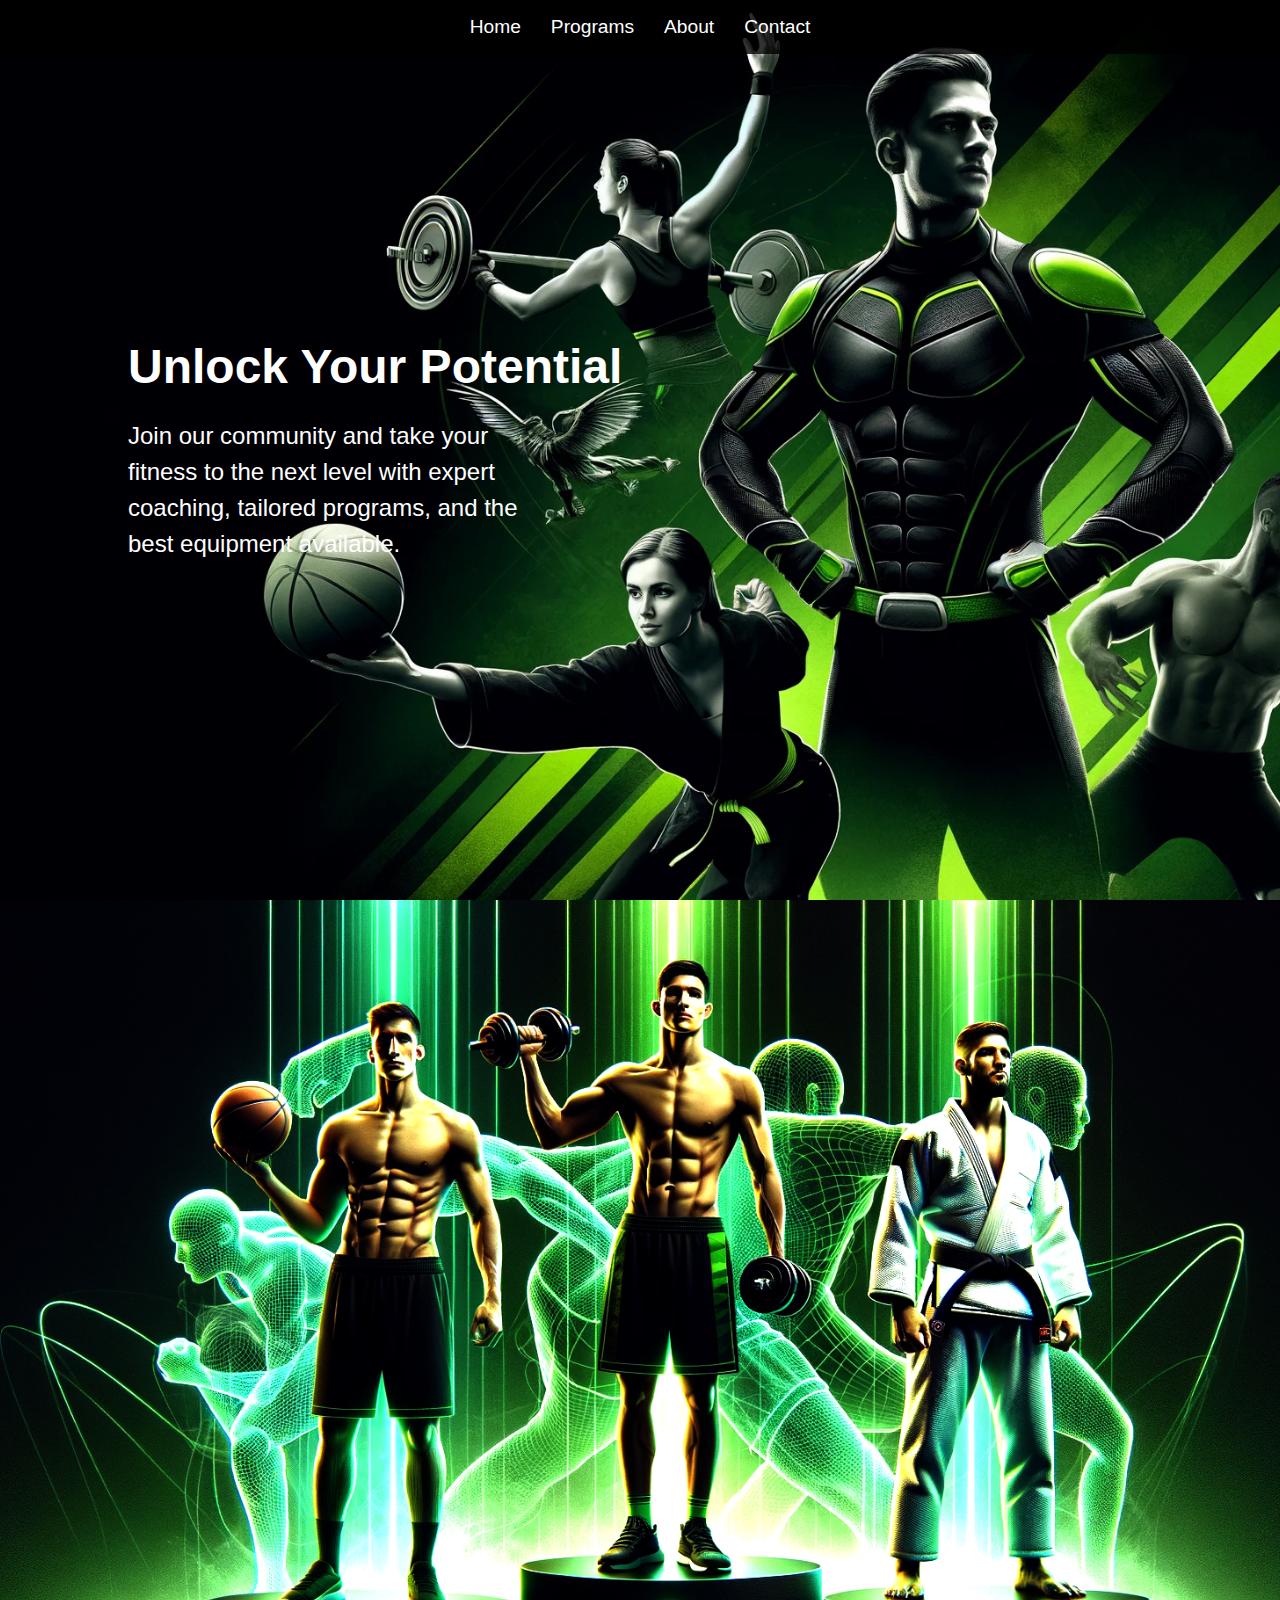
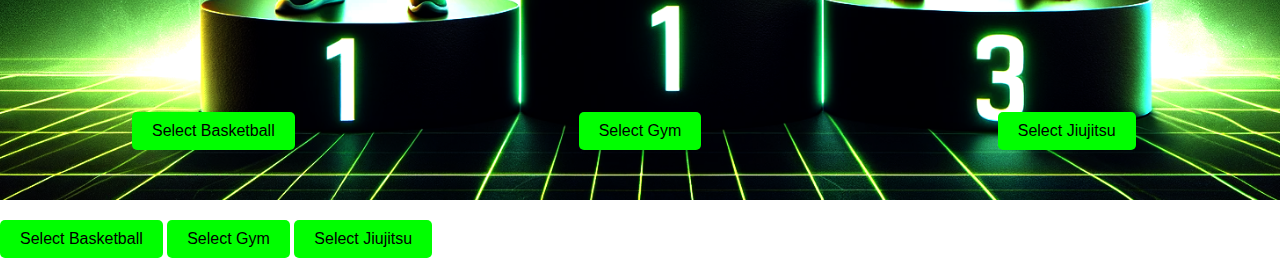
==== VideoProj/index.html @ c682dac4 "Add files via upload" ====
<!DOCTYPE html>
<html lang="en">
<head>
<meta charset="UTF-8">
<meta name="viewport" content="width=device-width, initial-scale=1.0">
<title>Fitness Promotion</title>
<link rel="stylesheet" href="style.css">
<script src="script.js"></script>
</head>
<body>
<section id="home">
  <nav class="navbar">
    <ul class="nav-list">
      <li><a href="#home">Home</a></li>
      <li><a href="#programs">Programs</a></li>
      <li><a href="#about">About</a></li>
      <li><a href="#contact">Contact</a></li>
    </ul>
  </nav>
  <div class="promo-text">
    <h1>Unlock Your Potential</h1>
    <p>Join our community and take your fitness to the next level with expert coaching, tailored programs, and the best equipment available.</p>
  </div>
</section>
<!-- The rest of your page content goes here -->
<section id="athletes">
    <div class="athlete" id="basketball-player">
      <button class="select-button">Select Basketball</button>
    </div>
    <div class="athlete" id="gym-enthusiast">
      <button class="select-button">Select Gym</button>
    </div>
    <div class="athlete" id="jiujitsu-fighter">
      <button class="select-button">Select Jiujitsu</button>
    </div>
  </section>



<!-- Overlay Section -->
<div id="overlay" class="overlay">
    <div class="overlay-content">
      <!-- Close Button -->
      <span class="close-btn" onclick="closeOverlay()">&times;</span>
      <!-- Video Content -->
      <video id="videoPlayer" controls>
        <source src="path_to_your_video.mp4" type="video/mp4">
        Your browser does not support the video tag.
      </video>
    </div>
  </div>
  
  <!-- Buttons to open the overlay -->
  <button class="select-button" onclick="openOverlay()">Select Basketball</button>
  <button class="select-button" onclick="openOverlay()">Select Gym</button>
  <button class="select-button" onclick="openOverlay()">Select Jiujitsu</button>

  
</body>
</html>
---- VideoProj/style.css ----
* {
    margin: 0;
    padding: 0;
    box-sizing: border-box;
  }
  
  body {
    font-family: 'Arial', sans-serif;
  }
  
  #home {
    background-image: url('background.png');
    background-size: cover;
    background-position: center;
    height: 100vh; /* Make the home section cover the full viewport height */
    display: flex;
    flex-direction: column;
    justify-content: space-between;
  }
  
  .navbar {
    background-color: rgba(0, 0, 0, 0.8);
    text-align: center;
    padding: 1em 0;
  }
  
  .nav-list {
    list-style: none;
    display: flex;
    justify-content: center;
  }
  
  .nav-list li {
    margin: 0 15px;
  }
  
  .nav-list a {
    text-decoration: none;
    color: #ffffff;
    font-size: 1.2em;
    transition: color 0.3s ease;
  }
  
  .nav-list a:hover {
    color: #00ff00;
  }
  
  .promo-text {
    position: absolute;
    top: 50%; /* Adjust these to center the text vertically */
    left: 10%;
    transform: translateY(-50%); /* Center the div by its own height */
    color: white;
    text-align: left;
  }
  
  .promo-text h1 {
    font-size: 3em;
    margin-bottom: 0.5em;
  }
  
  .promo-text p {
    font-size: 1.5em;
    max-width: 400px;
    line-height: 1.5;
  }
  



  #athletes {
    background-image: url('sec2.png'); /* Replace with the path to your image */
    background-size: cover;
    background-position: center;
    height: 100vh; /* Full screen height */
    display: flex;
    justify-content: space-around;
    align-items: end; /* Align the buttons at the bottom */
    padding-bottom: 50px; /* Space from the bottom */
  }
  
  .select-button {
    padding: 10px 20px;
    margin-top: 20px; /* Space above the button */
    background-color: #00ff00; /* Neon green background */
    border: none;
    border-radius: 5px;
    color: black;
    font-size: 1em;
    cursor: pointer;
    transition: background-color 0.3s ease;
  }
  
  .select-button:hover {
    background-color: #009900; /* Darker green on hover */
  }
  
  .athlete {
    flex-basis: 33.333%; /* Divide the space evenly */
    text-align: center;
  }















  .overlay {
    display: none; /* Hidden by default */
    position: fixed; /* Stay in place */
    left: 0;
    top: 0;
    width: 100%; /* Full width */
    height: 100%; /* Full height */
    background-color: rgba(0,0,0,0.9); /* Black w/ opacity */
    z-index: 10; /* Ensures the overlay is on top of other content */
  }
  
  /* Overlay content styles */
  
  .overlay-content {
    position: relative;
    top: 50%;
    left: 50%;
    transform: translate(-50%, -50%);
    text-align: center;
    color: white;
  }
  
  /* Close button styles */
  
  .close-btn {
    position: absolute;
    top: 20px;
    right: 40px;
    font-size: 40px;
    cursor: pointer;
  }
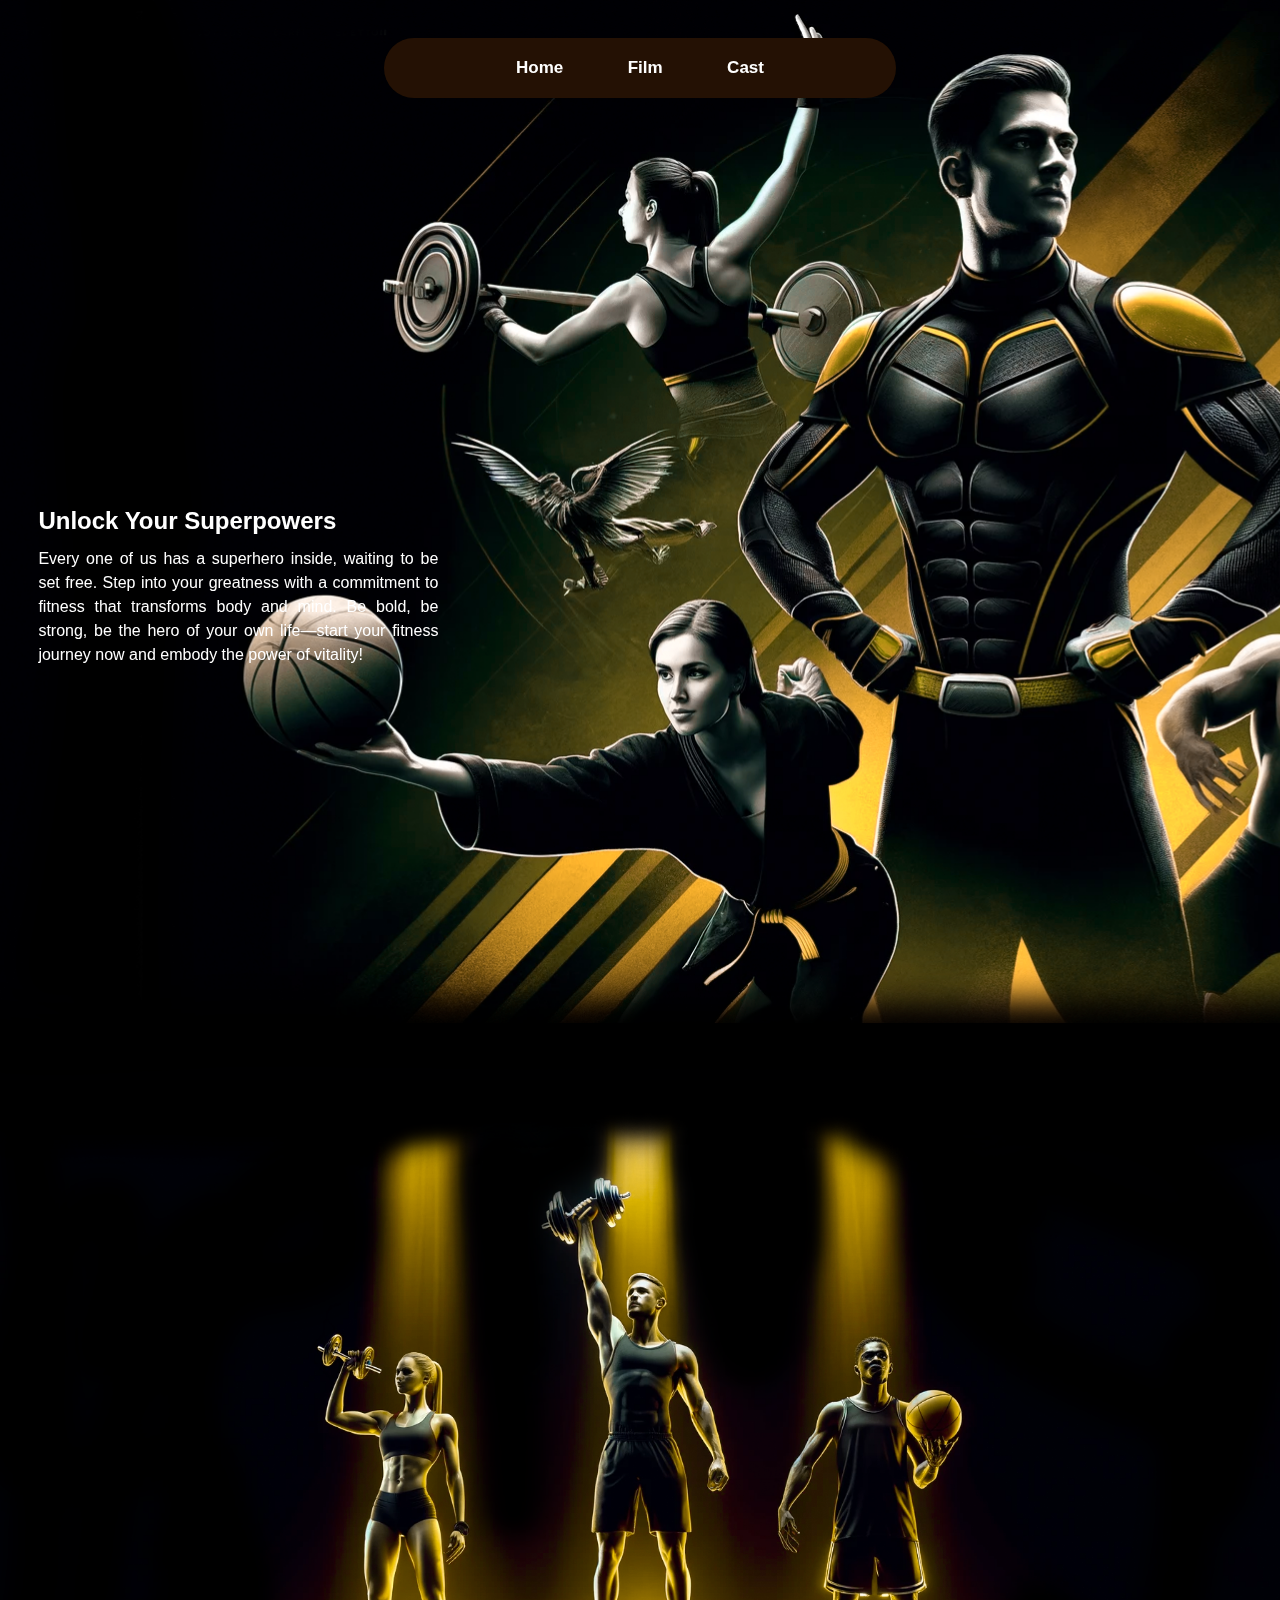
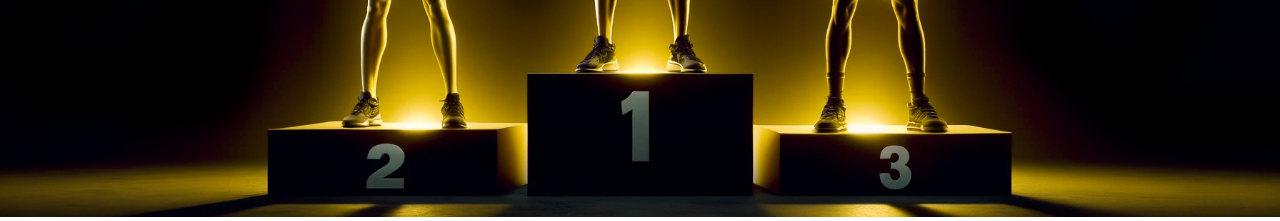
==== commit 0269d6e4: "Add files via upload" ====
--- a/VideoProj/index.html
+++ b/VideoProj/index.html
@@ -8,32 +8,30 @@
 <script src="script.js"></script>
 </head>
 <body>
-<section id="home">
-  <nav class="navbar">
-    <ul class="nav-list">
-      <li><a href="#home">Home</a></li>
-      <li><a href="#programs">Programs</a></li>
-      <li><a href="#about">About</a></li>
-      <li><a href="#contact">Contact</a></li>
+   
+    <section id="home">
+        <!-- navbar -->
+  <div class="navbar">
+    <ul>
+      <li><a class="active" href="index.html#sectionHeader"><i class="fa fa-fw fa-about"></i> Home</a></li>
+      <li><a href="index.html#section1"><i class="fa fa-fw fa-film"></i>Film</a></li>
+      <li><a href="cast.html"><i class="fa fa-fw fa-cast"></i> Cast</a></li>
     </ul>
-  </nav>
+  </div>
   <div class="promo-text">
-    <h1>Unlock Your Potential</h1>
-    <p>Join our community and take your fitness to the next level with expert coaching, tailored programs, and the best equipment available.</p>
+    <iframe src="https://drive.google.com/file/d/13fYe9AJfUefRv89FxlnXNr8Xq3pa9huV/preview" width="500" height="250" allow="autoplay" style="margin-bottom: 20px;" frameBorder="0"></iframe>
+    <h1>Unlock Your Superpowers</h1>
+    <p>Every one of us has a superhero inside, waiting to be set free. Step into your greatness with a commitment to fitness that transforms body and mind. Be bold, be strong, be the hero of your own life—start your fitness journey now and embody the power of vitality!</p>
   </div>
 </section>
 <!-- The rest of your page content goes here -->
-<section id="athletes">
-    <div class="athlete" id="basketball-player">
-      <button class="select-button">Select Basketball</button>
-    </div>
-    <div class="athlete" id="gym-enthusiast">
-      <button class="select-button">Select Gym</button>
-    </div>
-    <div class="athlete" id="jiujitsu-fighter">
-      <button class="select-button">Select Jiujitsu</button>
-    </div>
-  </section>
+<svg xmlns="http://www.w3.org/2000/svg" xmlns:xlink="http://www.w3.org/1999/xlink" width="100%" viewBox="0 0 1792 1032">
+    <image width="1792" height="1032" xlink:href="[data-uri]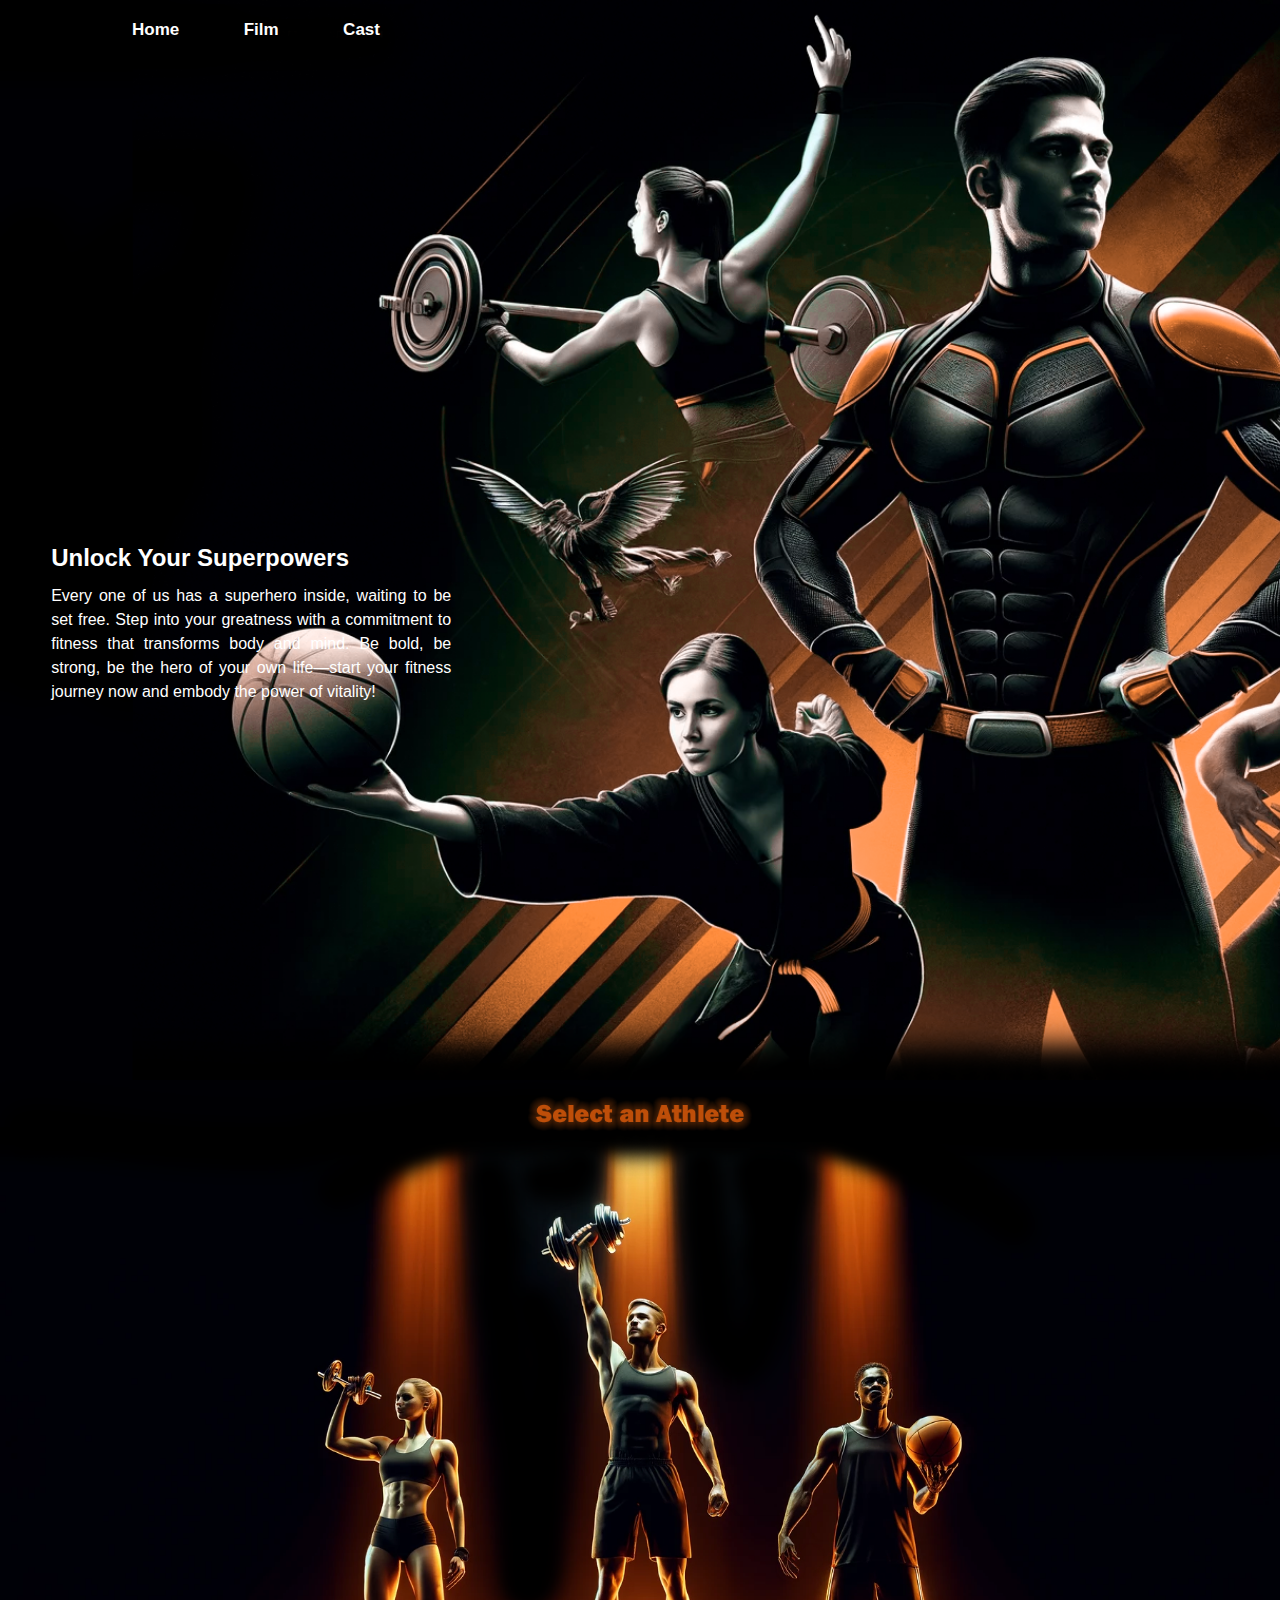
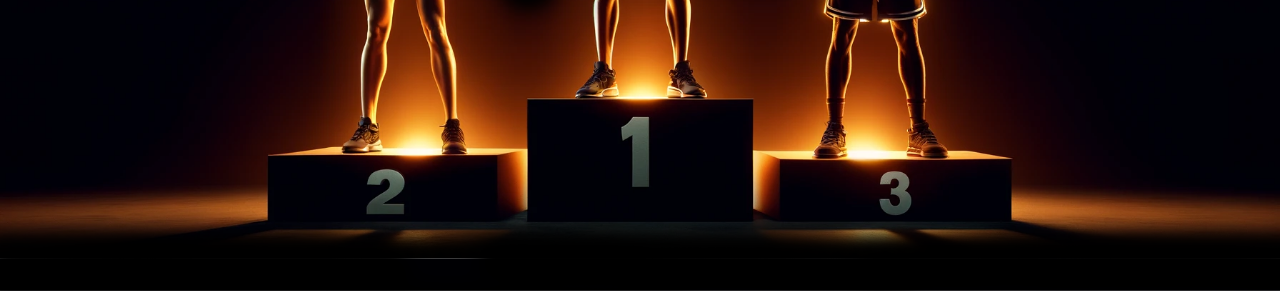
==== commit 08a825a7: "Add files via upload" ====
--- a/VideoProj/index.html
+++ b/VideoProj/index.html
@@ -9,46 +9,46 @@
 </head>
 <body>
    
-    <section id="home">
-        <!-- navbar -->
+<!--Home Section-->
+<section id="home">
+    <!-- navbar -->
   <div class="navbar">
     <ul>
-      <li><a class="active" href="index.html#sectionHeader"><i class="fa fa-fw fa-about"></i> Home</a></li>
-      <li><a href="index.html#section1"><i class="fa fa-fw fa-film"></i>Film</a></li>
-      <li><a href="cast.html"><i class="fa fa-fw fa-cast"></i> Cast</a></li>
+      <li><a class="active" href="#home"><i class="fa fa-fw fa-about"></i> Home</a></li>
+      <li><a href="#film"><i class="fa fa-fw fa-film"></i>Film</a></li>
+      <li><a href="#About"><i class="fa fa-fw fa-cast"></i> Cast</a></li>
     </ul>
   </div>
   <div class="promo-text">
     <iframe src="https://drive.google.com/file/d/13fYe9AJfUefRv89FxlnXNr8Xq3pa9huV/preview" width="500" height="250" allow="autoplay" style="margin-bottom: 20px;" frameBorder="0"></iframe>
     <h1>Unlock Your Superpowers</h1>
     <p>Every one of us has a superhero inside, waiting to be set free. Step into your greatness with a commitment to fitness that transforms body and mind. Be bold, be strong, be the hero of your own life—start your fitness journey now and embody the power of vitality!</p>
-  </div>
+  </div> 
 </section>
-<!-- The rest of your page content goes here -->
-<svg xmlns="http://www.w3.org/2000/svg" xmlns:xlink="http://www.w3.org/1999/xlink" width="100%" viewBox="0 0 1792 1032">
-    <image width="1792" height="1032" xlink:href="[data-uri]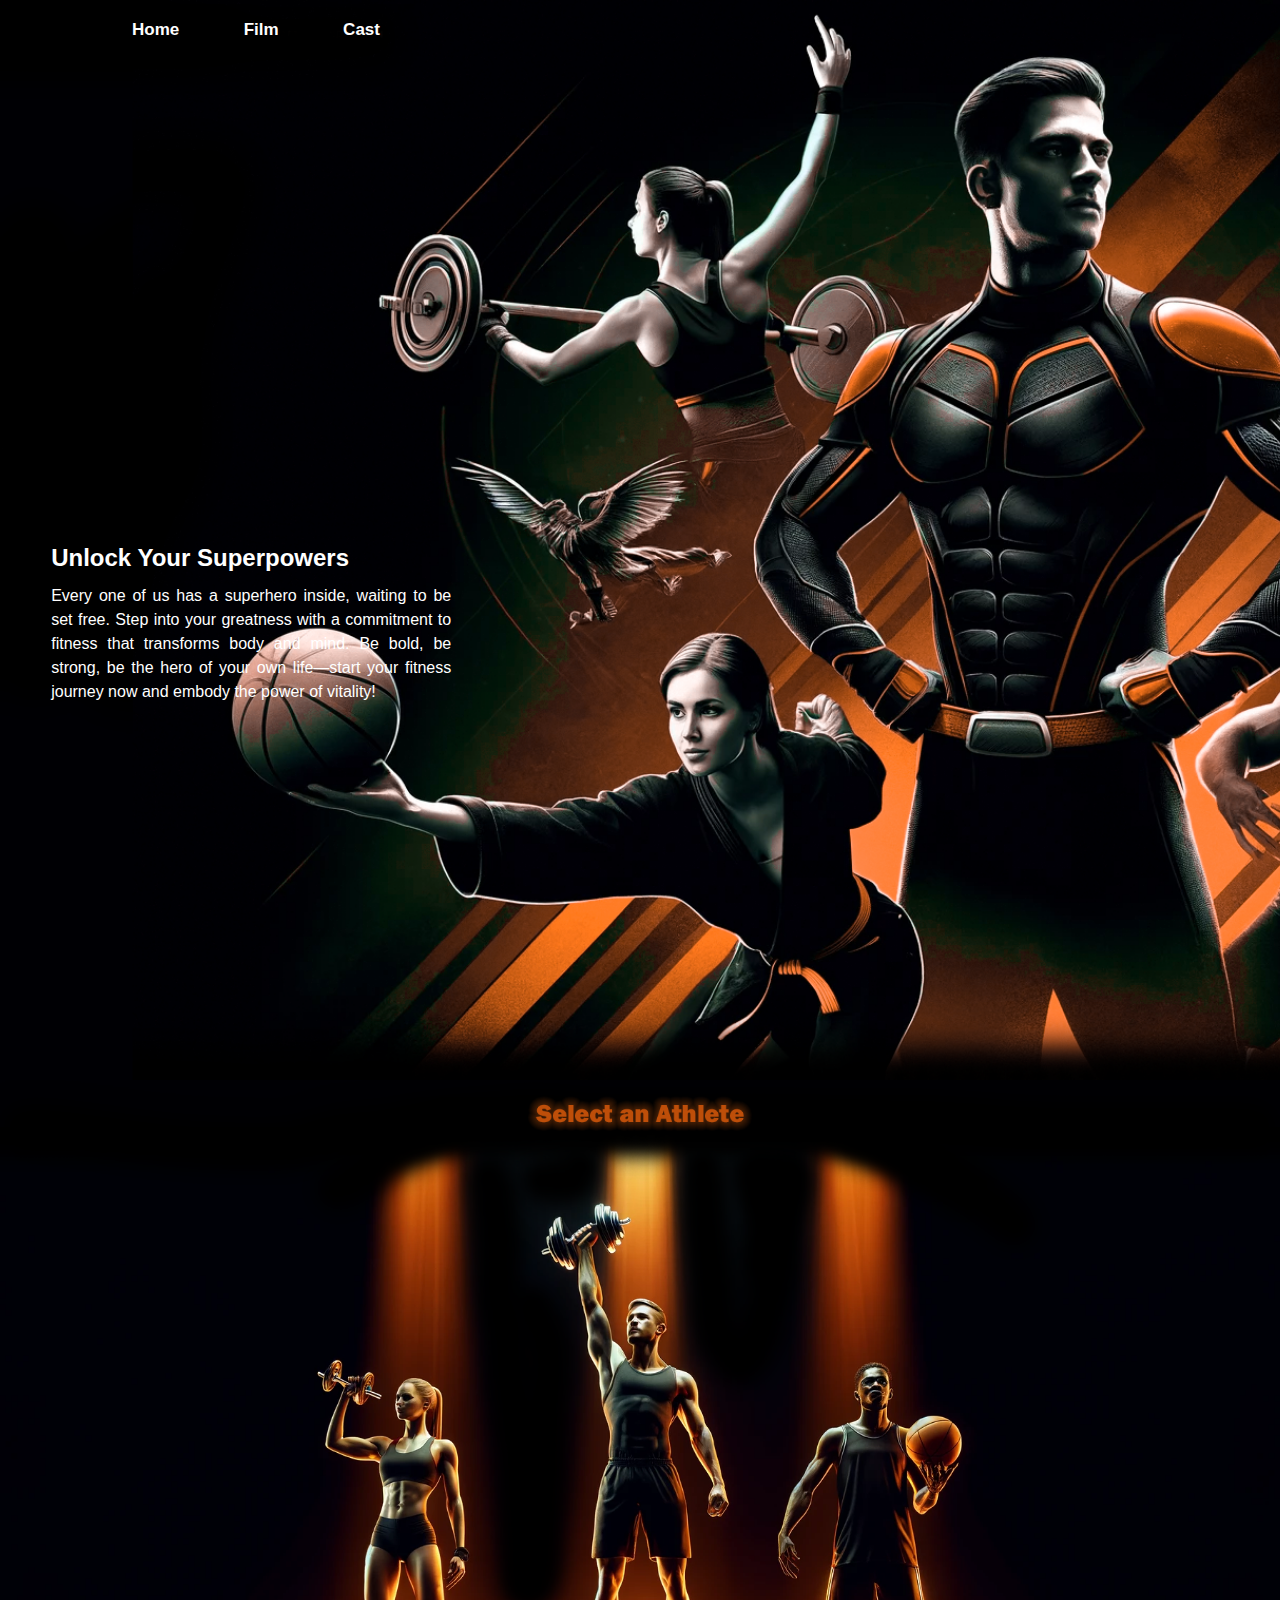
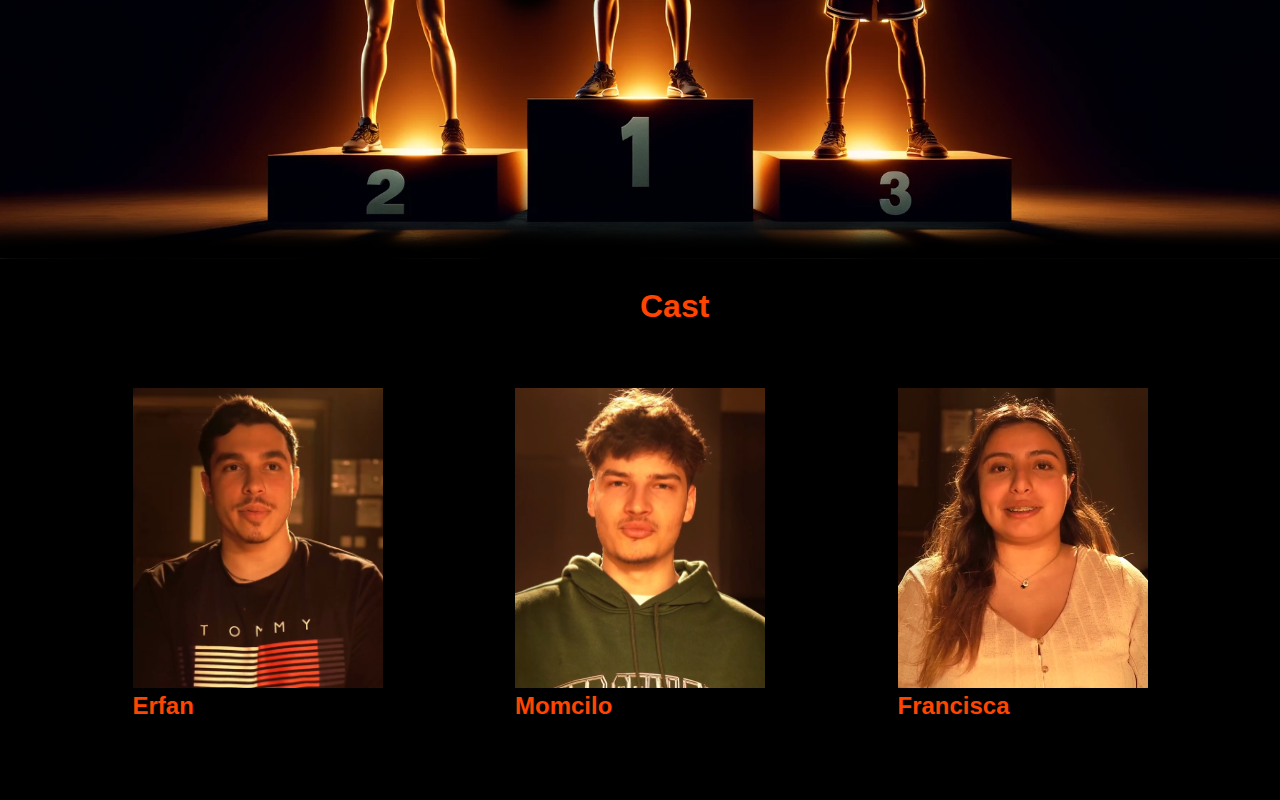
==== commit 34294d59: "Add files via upload" ====
--- a/VideoProj/index.html
+++ b/VideoProj/index.html
@@ -28,12 +28,9 @@
 
 <!-- Athletes Section -->
 <div>
-    <svg xmlns="http://www.w3.org/2000/svg" xmlns:xlink="http://www.w3.org/1999/xlink" width="100%" viewBox="0 0 1792 1135">
+    <svg id="film" xmlns="http://www.w3.org/2000/svg" xmlns:xlink="http://www.w3.org/1999/xlink" width="100%" viewBox="0 0 1792 1135">
         <image id="Background" width="1792" height="1135" xlink:href="[data-uri]"/>
-        <image width="1792" height="1135" xlink:href="[data-uri]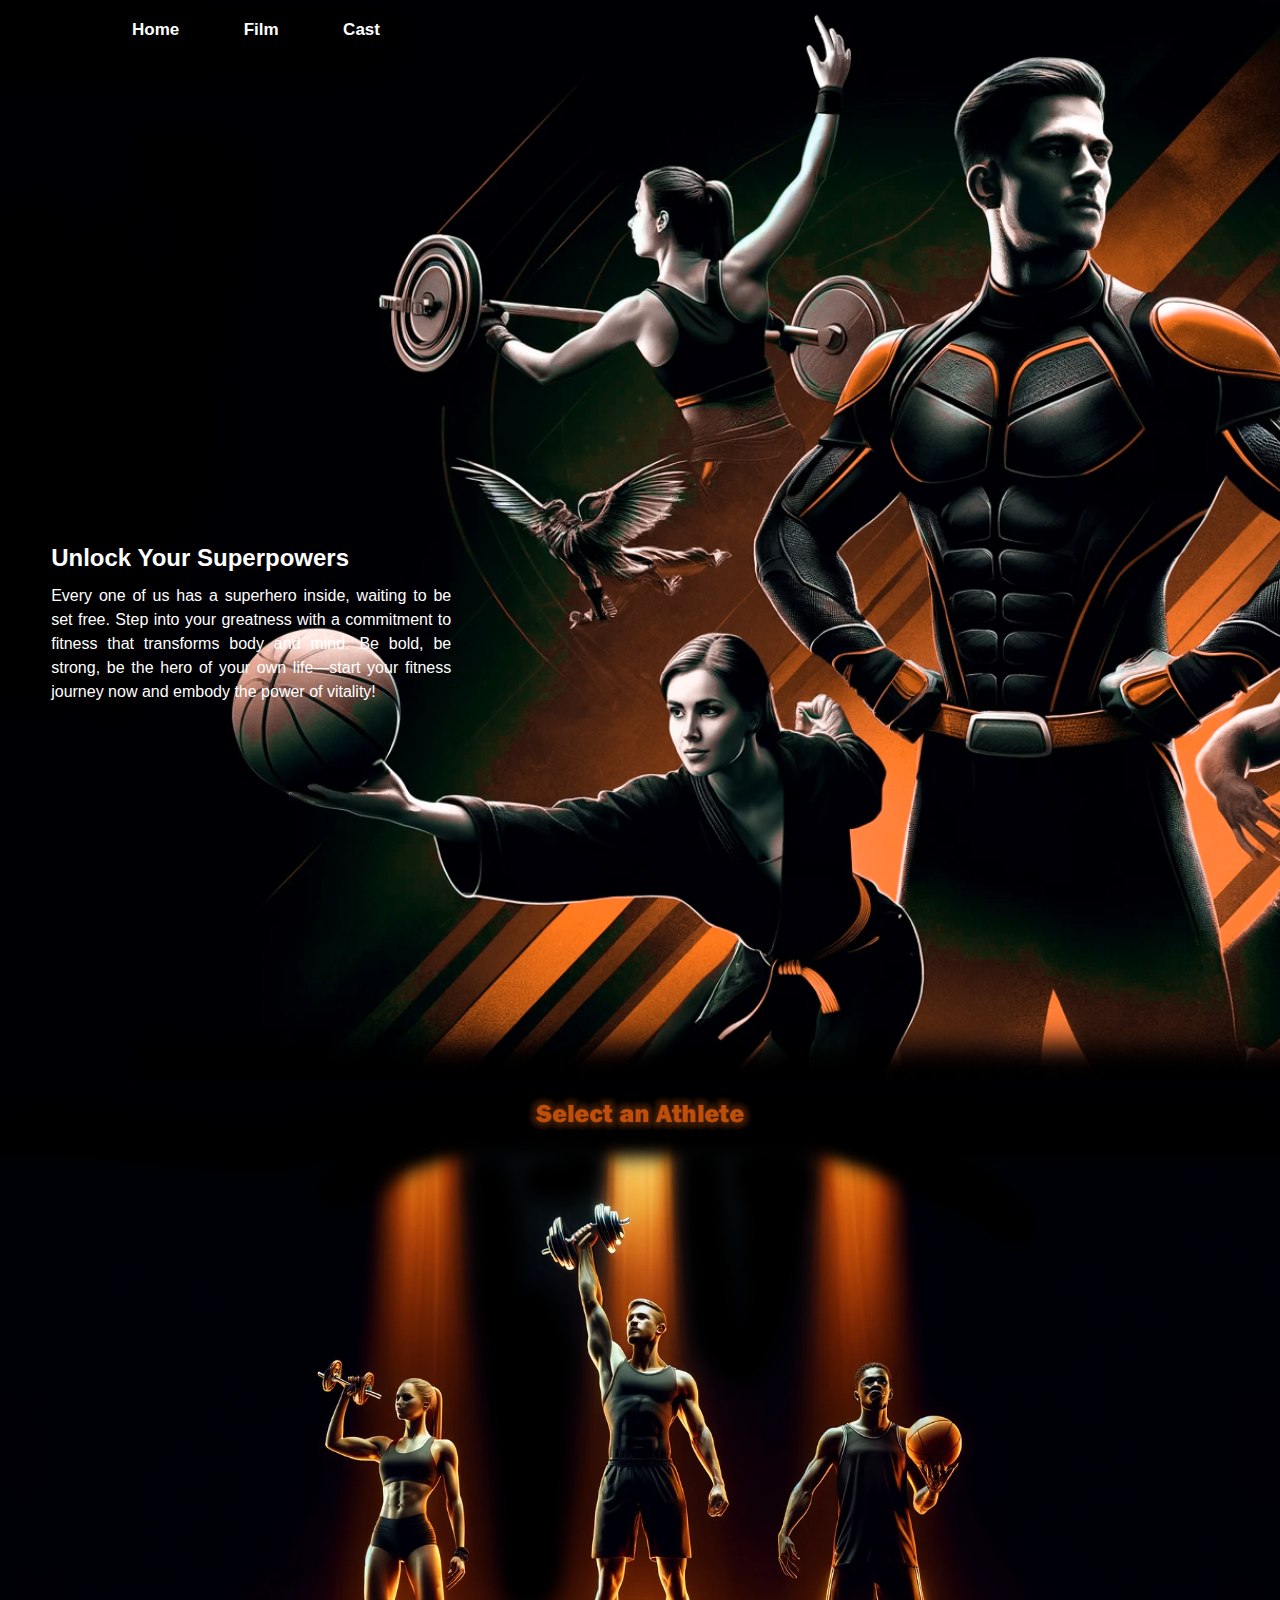
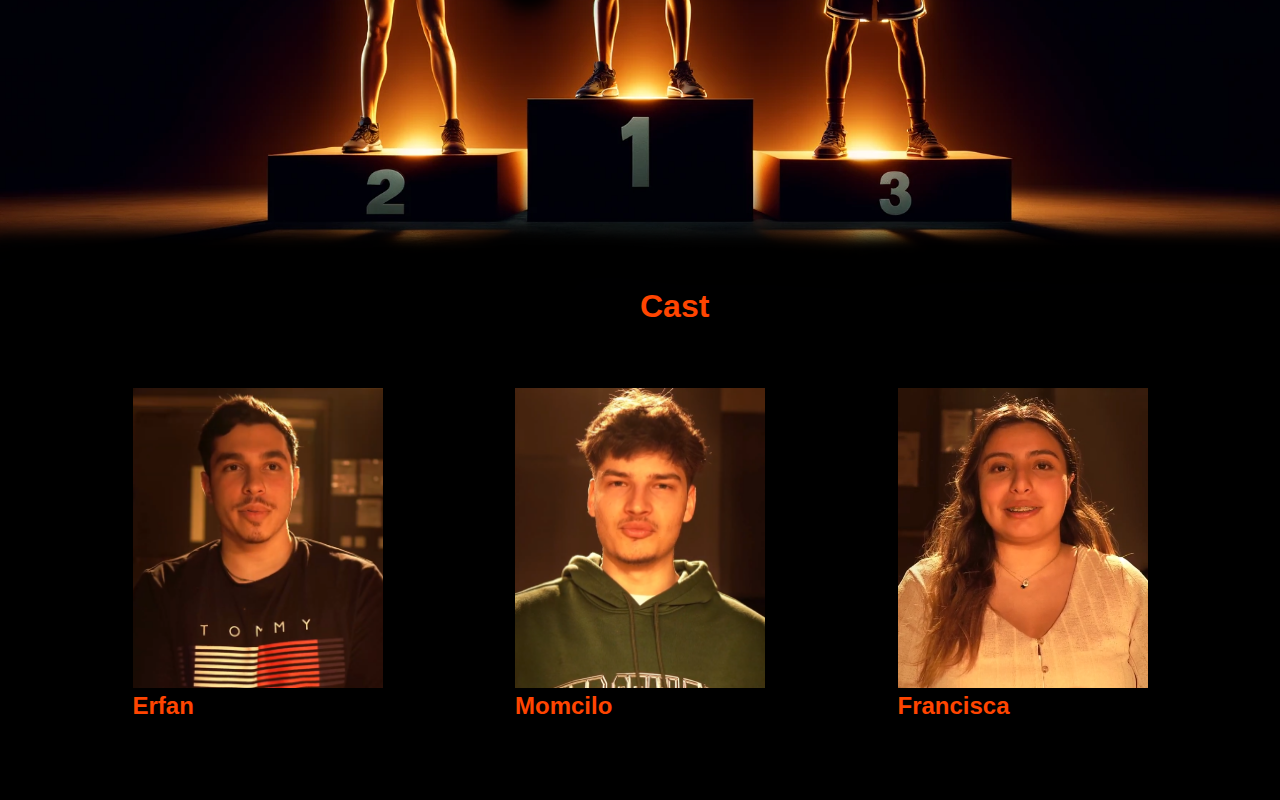
==== commit 66af4afc: "Add files via upload" ====
--- a/VideoProj/index.html
+++ b/VideoProj/index.html
@@ -20,7 +20,7 @@
     </ul>
   </div>
   <div class="promo-text">
-    <iframe src="https://drive.google.com/file/d/13fYe9AJfUefRv89FxlnXNr8Xq3pa9huV/preview" width="500" height="250" allow="autoplay" style="margin-bottom: 20px;" frameBorder="0"></iframe>
+    <iframe src="https://drive.google.com/file/d/13fYe9AJfUefRv89FxlnXNr8Xq3pa9huV/preview" width="500" height="250" allow="autoplay" style="margin-bottom: 20px;" frameBorder="0" allowfullscreen></iframe>
     <h1>Unlock Your Superpowers</h1>
     <p>Every one of us has a superhero inside, waiting to be set free. Step into your greatness with a commitment to fitness that transforms body and mind. Be bold, be strong, be the hero of your own life—start your fitness journey now and embody the power of vitality!</p>
   </div> 
@@ -29,9 +29,14 @@
 <!-- Athletes Section -->
 <div>
     <svg id="film" xmlns="http://www.w3.org/2000/svg" xmlns:xlink="http://www.w3.org/1999/xlink" width="100%" viewBox="0 0 1792 1135">
-        <image id="Background" width="1792" height="1135" xlink:href="[data-uri]"/>
-        <image width="1792" height="1135" xlink:href="[data-uri]